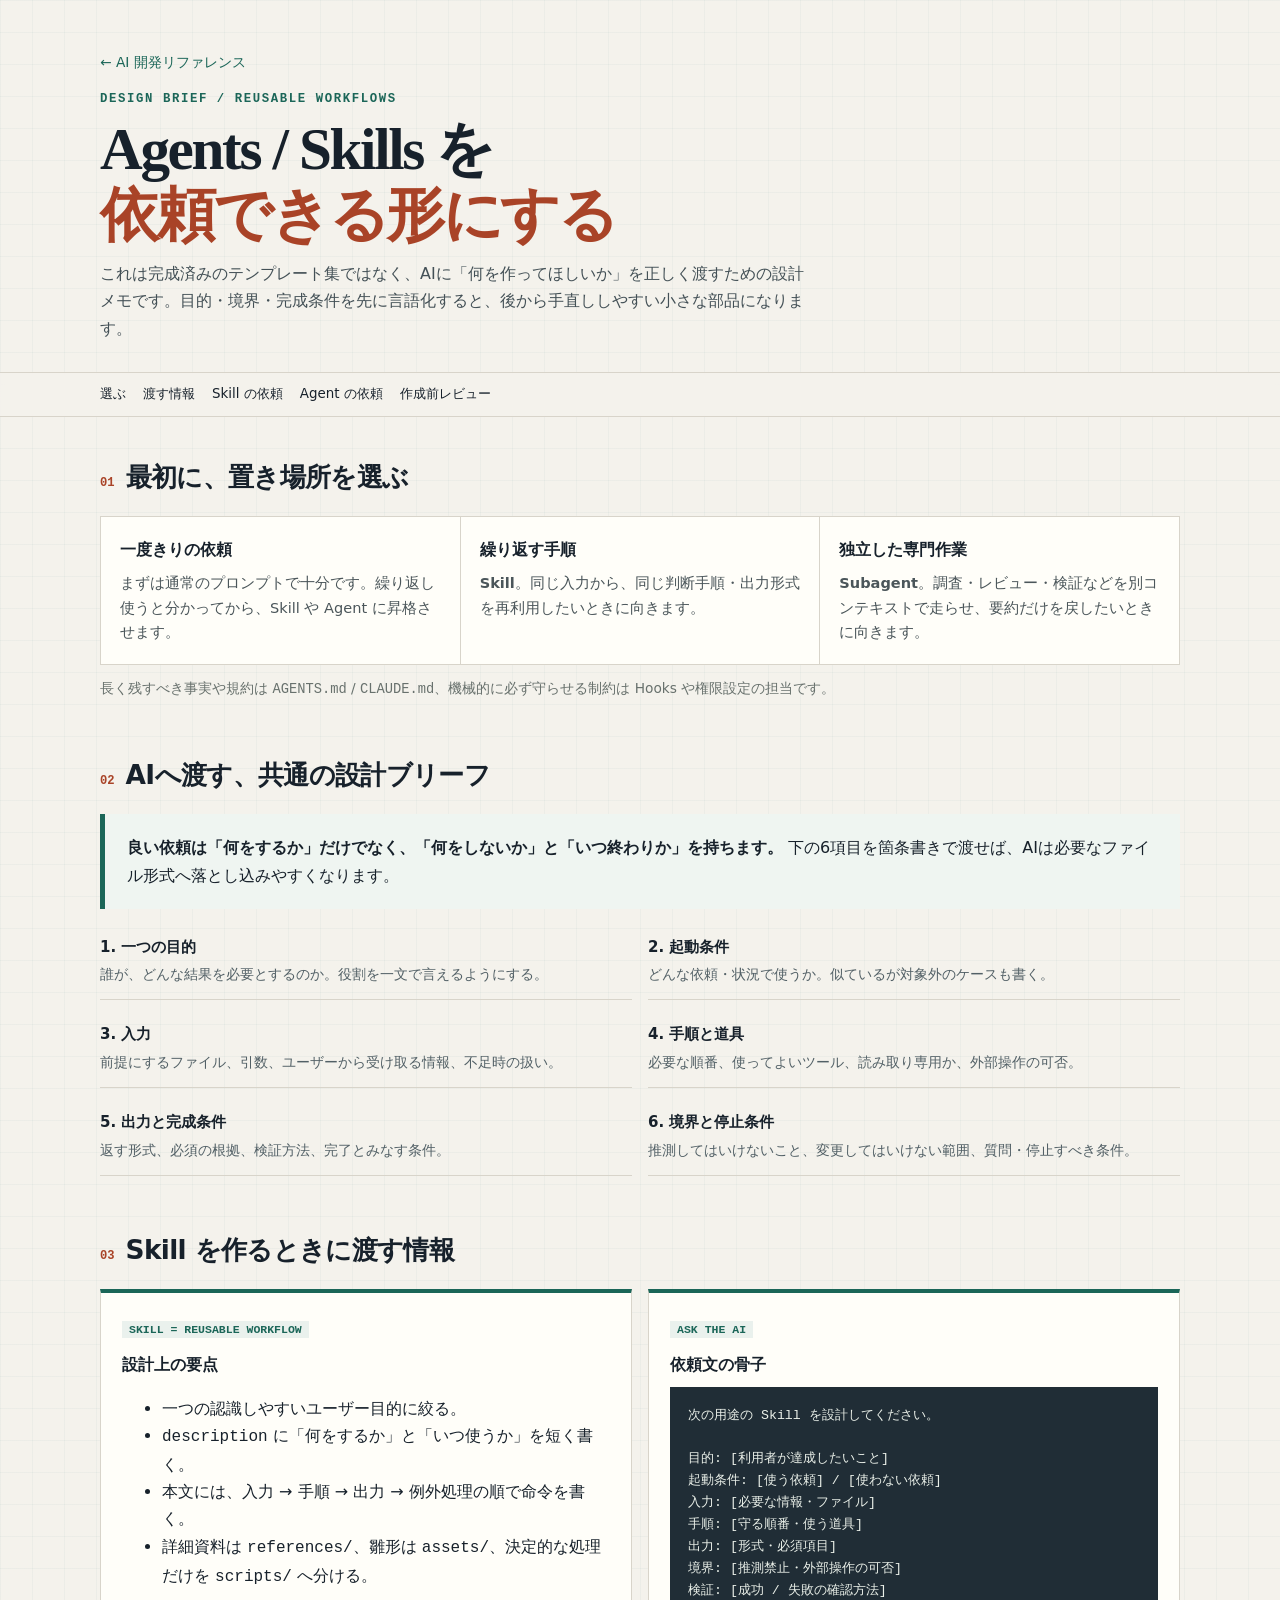
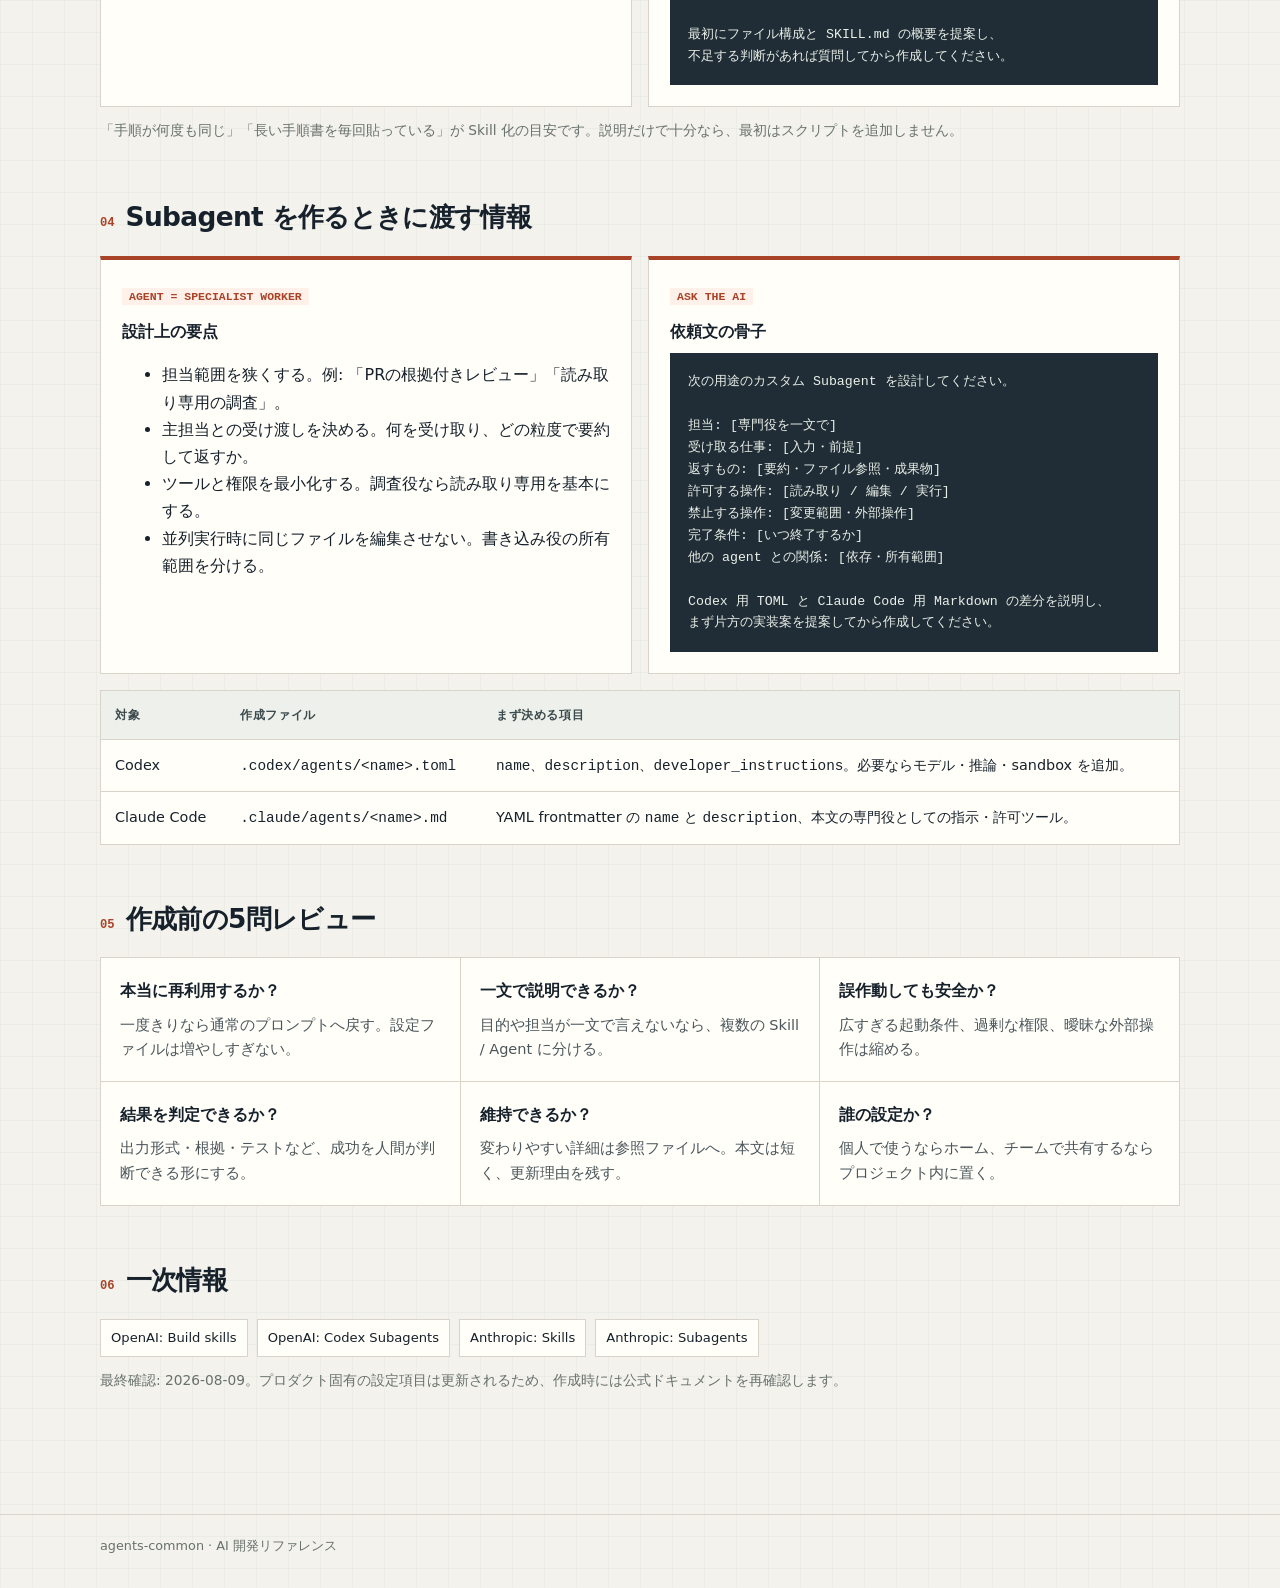
==== docs/agents-and-skills-design-guide.html @ 3e9df37b "Add GitHub Pages reference site" ====
<!doctype html>
<html lang="ja">
<head>
  <meta charset="utf-8">
  <meta name="viewport" content="width=device-width, initial-scale=1">
  <meta name="description" content="Codex と Claude Code の agents / skills をAIと設計するための要件整理ガイド">
  <title>Agents / Skills 設計ガイド | AI 開発リファレンス</title>
  <style>
    :root { --ink:#17212b; --paper:#f4f2ec; --card:#fffef9; --green:#1b6658; --rust:#a94327; --rule:#d8d4ca; --mute:#68716d; --code:#202d36; }
    * { box-sizing:border-box; }
    html { scroll-behavior:smooth; }
    body { margin:0; color:var(--ink); background:linear-gradient(90deg,rgba(27,102,88,.035) 1px,transparent 1px) 0 0/32px 32px,linear-gradient(rgba(27,102,88,.035) 1px,transparent 1px) 0 0/32px 32px,var(--paper); font-family:"Yu Gothic UI","Hiragino Sans",system-ui,sans-serif; line-height:1.7; }
    code, pre { font-family:"Cascadia Code","SFMono-Regular",Consolas,monospace; }
    .wrap { width:min(1080px,calc(100% - 32px)); margin:auto; }
    header { padding:48px 0 30px; border-bottom:1px solid var(--rule); }
    .back { display:inline-block; margin-bottom:19px; color:var(--green); font-size:.86rem; text-decoration:none; }
    .back:hover { text-decoration:underline; text-underline-offset:4px; }
    .eyebrow { margin:0 0 10px; color:var(--green); font:700 .77rem/1 "Cascadia Code",monospace; letter-spacing:.13em; }
    h1 { max-width:760px; margin:0 0 12px; font:700 clamp(2rem,5vw,3.7rem)/1.12 Georgia,"Yu Mincho",serif; letter-spacing:-.04em; }
    h1 em { color:var(--rust); font-style:normal; }
    .lede { max-width:710px; margin:0; color:#435056; }
    nav { position:sticky; top:0; z-index:3; border-bottom:1px solid var(--rule); background:rgba(244,242,236,.94); backdrop-filter:blur(10px); }
    nav .wrap { display:flex; gap:17px; overflow-x:auto; padding:10px 0; }
    nav a { flex:none; color:var(--ink); font-size:.84rem; text-decoration:none; }
    nav a:hover { color:var(--rust); text-decoration:underline; text-underline-offset:4px; }
    main { padding:38px 0 70px; }
    section { margin-bottom:52px; }
    .section-title { display:flex; align-items:baseline; gap:11px; margin-bottom:16px; }
    .section-title span { color:var(--rust); font:700 .76rem/1 "Cascadia Code",monospace; }
    h2 { margin:0; font-size:clamp(1.25rem,2.5vw,1.65rem); letter-spacing:-.025em; }
    h3 { margin:0 0 8px; font-size:1rem; }
    .lead-card { padding:20px 22px; border-left:5px solid var(--green); background:#eff5f1; }
    .lead-card p { margin:0; }
    .split { display:grid; grid-template-columns:repeat(2,minmax(0,1fr)); gap:16px; }
    .card { padding:21px; border:1px solid var(--rule); background:var(--card); }
    .card p:last-child, .card ul:last-child { margin-bottom:0; }
    .card.skill { border-top:4px solid var(--green); }
    .card.agent { border-top:4px solid var(--rust); }
    .tag { display:inline-block; margin-bottom:13px; padding:3px 7px; background:#eaf1ed; color:var(--green); font:700 .72rem/1 "Cascadia Code",monospace; }
    .agent .tag { background:#fff0e9; color:var(--rust); }
    .decision { display:grid; grid-template-columns:repeat(3,minmax(0,1fr)); gap:1px; border:1px solid var(--rule); background:var(--rule); }
    .decision article { padding:19px; background:var(--card); }
    .decision p { margin:0; color:#4b565a; font-size:.91rem; }
    .checklist { display:grid; grid-template-columns:repeat(2,minmax(0,1fr)); gap:10px 16px; margin:0; padding:0; list-style:none; }
    .checklist li { padding:12px 0; border-bottom:1px solid var(--rule); }
    .checklist strong { display:block; font-size:.94rem; }
    .checklist span { color:#526066; font-size:.88rem; }
    pre { overflow:auto; margin:0; padding:18px; background:var(--code); color:#eaf0e9; font-size:.83rem; line-height:1.65; white-space:pre-wrap; }
    .hint { margin-top:12px; color:var(--mute); font-size:.86rem; }
    .table-wrap { overflow-x:auto; border:1px solid var(--rule); background:var(--card); }
    table { width:100%; border-collapse:collapse; min-width:690px; font-size:.9rem; }
    th, td { padding:13px 14px; border-bottom:1px solid var(--rule); text-align:left; vertical-align:top; }
    th { color:#3c4a4d; background:#edf0eb; font-size:.78rem; letter-spacing:.05em; }
    tr:last-child td { border-bottom:0; }
    .sources { display:flex; flex-wrap:wrap; gap:9px; }
    .sources a { padding:7px 10px; border:1px solid var(--rule); background:var(--card); color:var(--ink); font-size:.82rem; text-decoration:none; }
    .sources a:hover { color:var(--green); border-color:var(--green); }
    footer { padding:20px 0 34px; border-top:1px solid var(--rule); color:var(--mute); font-size:.8rem; }
    @media (max-width:720px) { header { padding-top:38px; } .split,.checklist { grid-template-columns:1fr; } .decision { grid-template-columns:1fr; } }
    @media (prefers-reduced-motion:reduce) { html { scroll-behavior:auto; } }
  </style>
</head>
<body>
  <header><div class="wrap">
    <a class="back" href="index.html">← AI 開発リファレンス</a>
    <p class="eyebrow">DESIGN BRIEF / REUSABLE WORKFLOWS</p>
    <h1>Agents / Skills を<br><em>依頼できる形にする</em></h1>
    <p class="lede">これは完成済みのテンプレート集ではなく、AIに「何を作ってほしいか」を正しく渡すための設計メモです。目的・境界・完成条件を先に言語化すると、後から手直ししやすい小さな部品になります。</p>
  </div></header>
  <nav aria-label="ページ内ナビゲーション"><div class="wrap">
    <a href="#choose">選ぶ</a><a href="#brief">渡す情報</a><a href="#skill">Skill の依頼</a><a href="#agent">Agent の依頼</a><a href="#review">作成前レビュー</a>
  </div></nav>
  <main class="wrap">
    <section id="choose">
      <div class="section-title"><span>01</span><h2>最初に、置き場所を選ぶ</h2></div>
      <div class="decision">
        <article><h3>一度きりの依頼</h3><p>まずは通常のプロンプトで十分です。繰り返し使うと分かってから、Skill や Agent に昇格させます。</p></article>
        <article><h3>繰り返す手順</h3><p><strong>Skill</strong>。同じ入力から、同じ判断手順・出力形式を再利用したいときに向きます。</p></article>
        <article><h3>独立した専門作業</h3><p><strong>Subagent</strong>。調査・レビュー・検証などを別コンテキストで走らせ、要約だけを戻したいときに向きます。</p></article>
      </div>
      <p class="hint">長く残すべき事実や規約は <code>AGENTS.md</code> / <code>CLAUDE.md</code>、機械的に必ず守らせる制約は Hooks や権限設定の担当です。</p>
    </section>

    <section id="brief">
      <div class="section-title"><span>02</span><h2>AIへ渡す、共通の設計ブリーフ</h2></div>
      <div class="lead-card"><p><strong>良い依頼は「何をするか」だけでなく、「何をしないか」と「いつ終わりか」を持ちます。</strong> 下の6項目を箇条書きで渡せば、AIは必要なファイル形式へ落とし込みやすくなります。</p></div>
      <ul class="checklist" style="margin-top:14px;">
        <li><strong>1. 一つの目的</strong><span>誰が、どんな結果を必要とするのか。役割を一文で言えるようにする。</span></li>
        <li><strong>2. 起動条件</strong><span>どんな依頼・状況で使うか。似ているが対象外のケースも書く。</span></li>
        <li><strong>3. 入力</strong><span>前提にするファイル、引数、ユーザーから受け取る情報、不足時の扱い。</span></li>
        <li><strong>4. 手順と道具</strong><span>必要な順番、使ってよいツール、読み取り専用か、外部操作の可否。</span></li>
        <li><strong>5. 出力と完成条件</strong><span>返す形式、必須の根拠、検証方法、完了とみなす条件。</span></li>
        <li><strong>6. 境界と停止条件</strong><span>推測してはいけないこと、変更してはいけない範囲、質問・停止すべき条件。</span></li>
      </ul>
    </section>

    <section id="skill">
      <div class="section-title"><span>03</span><h2>Skill を作るときに渡す情報</h2></div>
      <div class="split">
        <article class="card skill">
          <span class="tag">SKILL = REUSABLE WORKFLOW</span>
          <h3>設計上の要点</h3>
          <ul>
            <li>一つの認識しやすいユーザー目的に絞る。</li>
            <li><code>description</code> に「何をするか」と「いつ使うか」を短く書く。</li>
            <li>本文には、入力 → 手順 → 出力 → 例外処理の順で命令を書く。</li>
            <li>詳細資料は <code>references/</code>、雛形は <code>assets/</code>、決定的な処理だけを <code>scripts/</code> へ分ける。</li>
          </ul>
        </article>
        <article class="card skill">
          <span class="tag">ASK THE AI</span>
          <h3>依頼文の骨子</h3>
          <pre>次の用途の Skill を設計してください。

目的: [利用者が達成したいこと]
起動条件: [使う依頼] / [使わない依頼]
入力: [必要な情報・ファイル]
手順: [守る順番・使う道具]
出力: [形式・必須項目]
境界: [推測禁止・外部操作の可否]
検証: [成功 / 失敗の確認方法]

最初にファイル構成と SKILL.md の概要を提案し、
不足する判断があれば質問してから作成してください。</pre>
        </article>
      </div>
      <p class="hint">「手順が何度も同じ」「長い手順書を毎回貼っている」が Skill 化の目安です。説明だけで十分なら、最初はスクリプトを追加しません。</p>
    </section>

    <section id="agent">
      <div class="section-title"><span>04</span><h2>Subagent を作るときに渡す情報</h2></div>
      <div class="split">
        <article class="card agent">
          <span class="tag">AGENT = SPECIALIST WORKER</span>
          <h3>設計上の要点</h3>
          <ul>
            <li>担当範囲を狭くする。例: 「PRの根拠付きレビュー」「読み取り専用の調査」。</li>
            <li>主担当との受け渡しを決める。何を受け取り、どの粒度で要約して返すか。</li>
            <li>ツールと権限を最小化する。調査役なら読み取り専用を基本にする。</li>
            <li>並列実行時に同じファイルを編集させない。書き込み役の所有範囲を分ける。</li>
          </ul>
        </article>
        <article class="card agent">
          <span class="tag">ASK THE AI</span>
          <h3>依頼文の骨子</h3>
          <pre>次の用途のカスタム Subagent を設計してください。

担当: [専門役を一文で]
受け取る仕事: [入力・前提]
返すもの: [要約・ファイル参照・成果物]
許可する操作: [読み取り / 編集 / 実行]
禁止する操作: [変更範囲・外部操作]
完了条件: [いつ終了するか]
他の agent との関係: [依存・所有範囲]

Codex 用 TOML と Claude Code 用 Markdown の差分を説明し、
まず片方の実装案を提案してから作成してください。</pre>
        </article>
      </div>
      <div class="table-wrap" style="margin-top:16px;"><table>
        <thead><tr><th>対象</th><th>作成ファイル</th><th>まず決める項目</th></tr></thead>
        <tbody>
          <tr><td>Codex</td><td><code>.codex/agents/&lt;name&gt;.toml</code></td><td><code>name</code>、<code>description</code>、<code>developer_instructions</code>。必要ならモデル・推論・sandbox を追加。</td></tr>
          <tr><td>Claude Code</td><td><code>.claude/agents/&lt;name&gt;.md</code></td><td>YAML frontmatter の <code>name</code> と <code>description</code>、本文の専門役としての指示・許可ツール。</td></tr>
        </tbody>
      </table></div>
    </section>

    <section id="review">
      <div class="section-title"><span>05</span><h2>作成前の5問レビュー</h2></div>
      <div class="decision">
        <article><h3>本当に再利用するか？</h3><p>一度きりなら通常のプロンプトへ戻す。設定ファイルは増やしすぎない。</p></article>
        <article><h3>一文で説明できるか？</h3><p>目的や担当が一文で言えないなら、複数の Skill / Agent に分ける。</p></article>
        <article><h3>誤作動しても安全か？</h3><p>広すぎる起動条件、過剰な権限、曖昧な外部操作は縮める。</p></article>
        <article><h3>結果を判定できるか？</h3><p>出力形式・根拠・テストなど、成功を人間が判断できる形にする。</p></article>
        <article><h3>維持できるか？</h3><p>変わりやすい詳細は参照ファイルへ。本文は短く、更新理由を残す。</p></article>
        <article><h3>誰の設定か？</h3><p>個人で使うならホーム、チームで共有するならプロジェクト内に置く。</p></article>
      </div>
    </section>

    <section>
      <div class="section-title"><span>06</span><h2>一次情報</h2></div>
      <div class="sources">
        <a href="https://learn.chatgpt.com/docs/build-skills">OpenAI: Build skills</a>
        <a href="https://learn.chatgpt.com/docs/agent-configuration/subagents">OpenAI: Codex Subagents</a>
        <a href="https://code.claude.com/docs/en/skills">Anthropic: Skills</a>
        <a href="https://code.claude.com/docs/en/sub-agents">Anthropic: Subagents</a>
      </div>
      <p class="hint">最終確認: 2026-08-09。プロダクト固有の設定項目は更新されるため、作成時には公式ドキュメントを再確認します。</p>
    </section>
  </main>
  <footer><div class="wrap">agents-common · AI 開発リファレンス</div></footer>
</body>
</html>
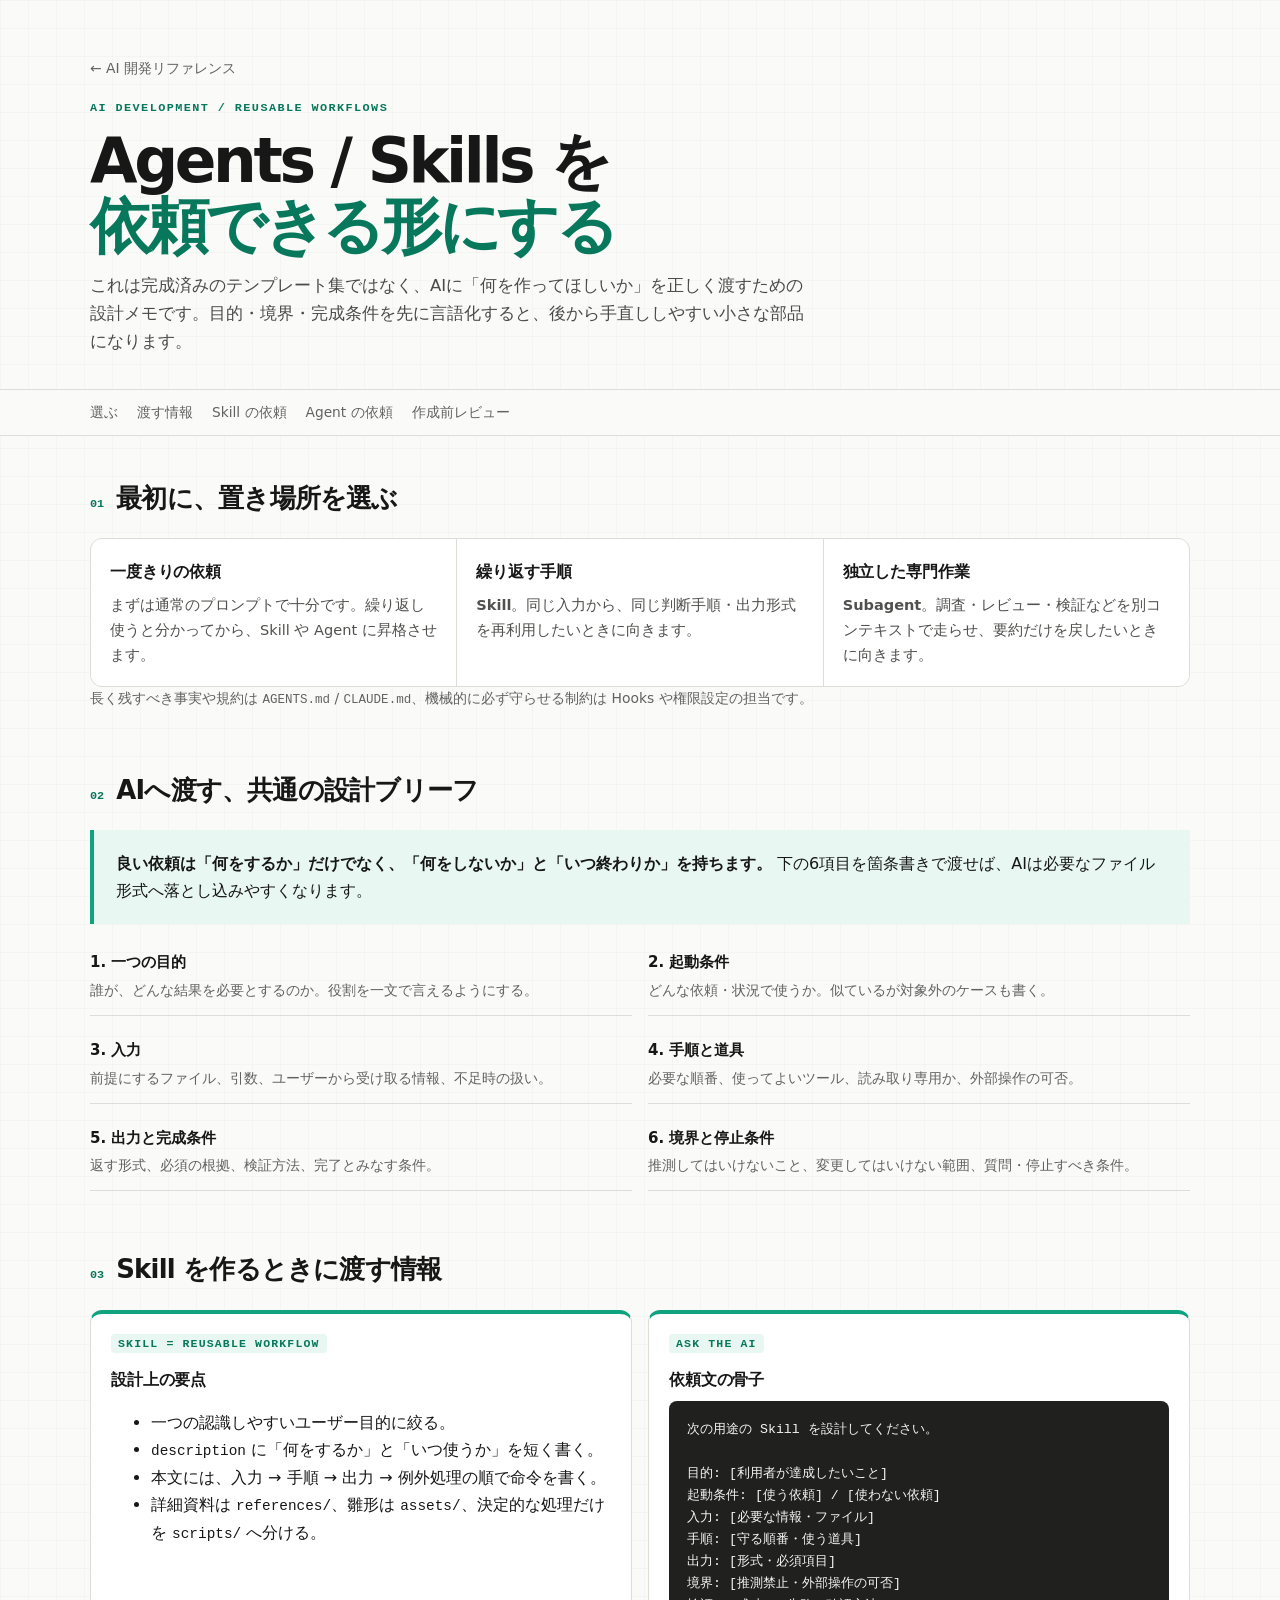
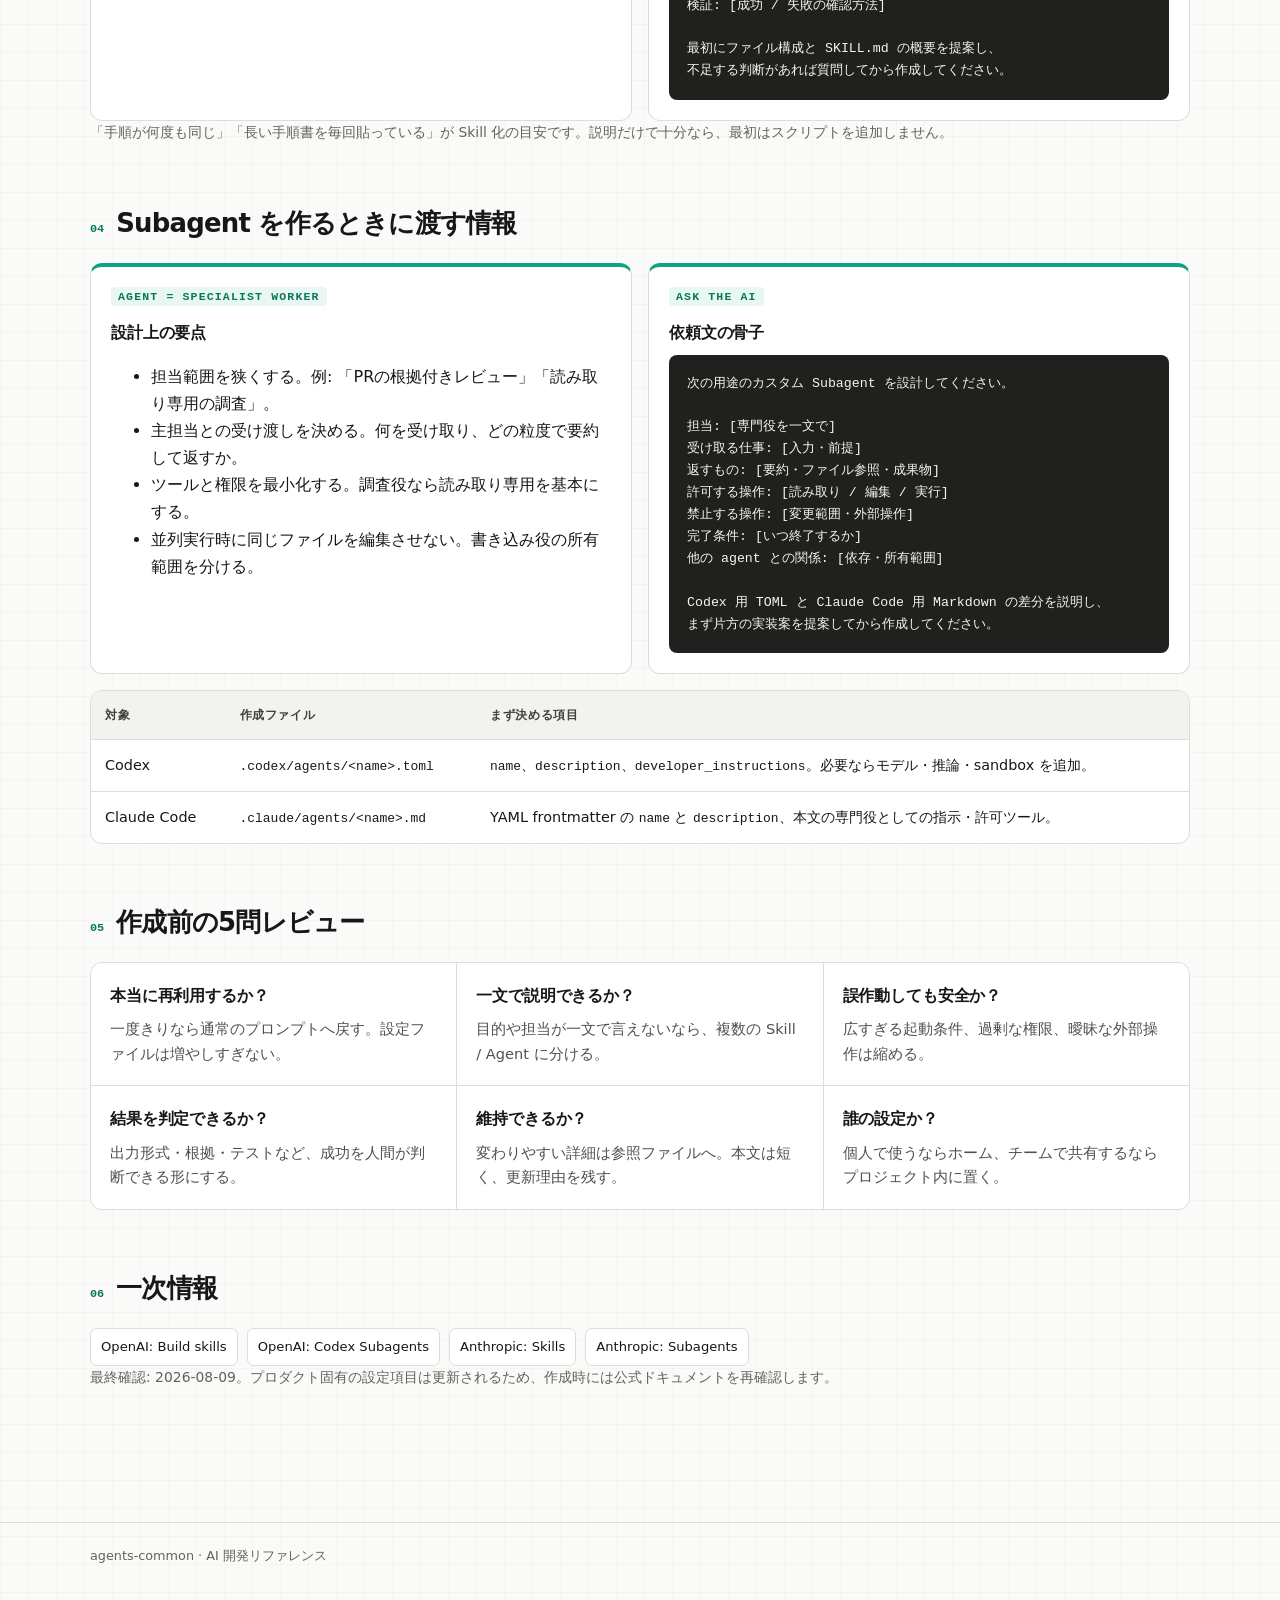
==== commit ac53305e: "Add Codex CLI guide and shared styles" ====
--- a/docs/agents-and-skills-design-guide.html
+++ b/docs/agents-and-skills-design-guide.html
@@ -5,65 +5,12 @@
   <meta name="viewport" content="width=device-width, initial-scale=1">
   <meta name="description" content="Codex と Claude Code の agents / skills をAIと設計するための要件整理ガイド">
   <title>Agents / Skills 設計ガイド | AI 開発リファレンス</title>
-  <style>
-    :root { --ink:#17212b; --paper:#f4f2ec; --card:#fffef9; --green:#1b6658; --rust:#a94327; --rule:#d8d4ca; --mute:#68716d; --code:#202d36; }
-    * { box-sizing:border-box; }
-    html { scroll-behavior:smooth; }
-    body { margin:0; color:var(--ink); background:linear-gradient(90deg,rgba(27,102,88,.035) 1px,transparent 1px) 0 0/32px 32px,linear-gradient(rgba(27,102,88,.035) 1px,transparent 1px) 0 0/32px 32px,var(--paper); font-family:"Yu Gothic UI","Hiragino Sans",system-ui,sans-serif; line-height:1.7; }
-    code, pre { font-family:"Cascadia Code","SFMono-Regular",Consolas,monospace; }
-    .wrap { width:min(1080px,calc(100% - 32px)); margin:auto; }
-    header { padding:48px 0 30px; border-bottom:1px solid var(--rule); }
-    .back { display:inline-block; margin-bottom:19px; color:var(--green); font-size:.86rem; text-decoration:none; }
-    .back:hover { text-decoration:underline; text-underline-offset:4px; }
-    .eyebrow { margin:0 0 10px; color:var(--green); font:700 .77rem/1 "Cascadia Code",monospace; letter-spacing:.13em; }
-    h1 { max-width:760px; margin:0 0 12px; font:700 clamp(2rem,5vw,3.7rem)/1.12 Georgia,"Yu Mincho",serif; letter-spacing:-.04em; }
-    h1 em { color:var(--rust); font-style:normal; }
-    .lede { max-width:710px; margin:0; color:#435056; }
-    nav { position:sticky; top:0; z-index:3; border-bottom:1px solid var(--rule); background:rgba(244,242,236,.94); backdrop-filter:blur(10px); }
-    nav .wrap { display:flex; gap:17px; overflow-x:auto; padding:10px 0; }
-    nav a { flex:none; color:var(--ink); font-size:.84rem; text-decoration:none; }
-    nav a:hover { color:var(--rust); text-decoration:underline; text-underline-offset:4px; }
-    main { padding:38px 0 70px; }
-    section { margin-bottom:52px; }
-    .section-title { display:flex; align-items:baseline; gap:11px; margin-bottom:16px; }
-    .section-title span { color:var(--rust); font:700 .76rem/1 "Cascadia Code",monospace; }
-    h2 { margin:0; font-size:clamp(1.25rem,2.5vw,1.65rem); letter-spacing:-.025em; }
-    h3 { margin:0 0 8px; font-size:1rem; }
-    .lead-card { padding:20px 22px; border-left:5px solid var(--green); background:#eff5f1; }
-    .lead-card p { margin:0; }
-    .split { display:grid; grid-template-columns:repeat(2,minmax(0,1fr)); gap:16px; }
-    .card { padding:21px; border:1px solid var(--rule); background:var(--card); }
-    .card p:last-child, .card ul:last-child { margin-bottom:0; }
-    .card.skill { border-top:4px solid var(--green); }
-    .card.agent { border-top:4px solid var(--rust); }
-    .tag { display:inline-block; margin-bottom:13px; padding:3px 7px; background:#eaf1ed; color:var(--green); font:700 .72rem/1 "Cascadia Code",monospace; }
-    .agent .tag { background:#fff0e9; color:var(--rust); }
-    .decision { display:grid; grid-template-columns:repeat(3,minmax(0,1fr)); gap:1px; border:1px solid var(--rule); background:var(--rule); }
-    .decision article { padding:19px; background:var(--card); }
-    .decision p { margin:0; color:#4b565a; font-size:.91rem; }
-    .checklist { display:grid; grid-template-columns:repeat(2,minmax(0,1fr)); gap:10px 16px; margin:0; padding:0; list-style:none; }
-    .checklist li { padding:12px 0; border-bottom:1px solid var(--rule); }
-    .checklist strong { display:block; font-size:.94rem; }
-    .checklist span { color:#526066; font-size:.88rem; }
-    pre { overflow:auto; margin:0; padding:18px; background:var(--code); color:#eaf0e9; font-size:.83rem; line-height:1.65; white-space:pre-wrap; }
-    .hint { margin-top:12px; color:var(--mute); font-size:.86rem; }
-    .table-wrap { overflow-x:auto; border:1px solid var(--rule); background:var(--card); }
-    table { width:100%; border-collapse:collapse; min-width:690px; font-size:.9rem; }
-    th, td { padding:13px 14px; border-bottom:1px solid var(--rule); text-align:left; vertical-align:top; }
-    th { color:#3c4a4d; background:#edf0eb; font-size:.78rem; letter-spacing:.05em; }
-    tr:last-child td { border-bottom:0; }
-    .sources { display:flex; flex-wrap:wrap; gap:9px; }
-    .sources a { padding:7px 10px; border:1px solid var(--rule); background:var(--card); color:var(--ink); font-size:.82rem; text-decoration:none; }
-    .sources a:hover { color:var(--green); border-color:var(--green); }
-    footer { padding:20px 0 34px; border-top:1px solid var(--rule); color:var(--mute); font-size:.8rem; }
-    @media (max-width:720px) { header { padding-top:38px; } .split,.checklist { grid-template-columns:1fr; } .decision { grid-template-columns:1fr; } }
-    @media (prefers-reduced-motion:reduce) { html { scroll-behavior:auto; } }
-  </style>
+  <link rel="stylesheet" href="css/default.css">
 </head>
 <body>
   <header><div class="wrap">
     <a class="back" href="index.html">← AI 開発リファレンス</a>
-    <p class="eyebrow">DESIGN BRIEF / REUSABLE WORKFLOWS</p>
+    <p class="eyebrow">AI DEVELOPMENT / REUSABLE WORKFLOWS</p>
     <h1>Agents / Skills を<br><em>依頼できる形にする</em></h1>
     <p class="lede">これは完成済みのテンプレート集ではなく、AIに「何を作ってほしいか」を正しく渡すための設計メモです。目的・境界・完成条件を先に言語化すると、後から手直ししやすい小さな部品になります。</p>
   </div></header>
--- a/docs/css/default.css
+++ b/docs/css/default.css
@@ -0,0 +1,147 @@
+:root {
+  --ink: #171717;
+  --muted: #62635f;
+  --page: #fafaf8;
+  --surface: #ffffff;
+  --surface-subtle: #f2f2ee;
+  --line: #deded8;
+  --accent: #10a37f;
+  --accent-dark: #08785d;
+  --accent-tint: #e8f7f1;
+  --code: #20211f;
+  --shadow: 0 12px 30px rgba(0, 0, 0, .055);
+}
+
+* { box-sizing: border-box; }
+html { scroll-behavior: smooth; }
+body {
+  margin: 0;
+  color: var(--ink);
+  background: linear-gradient(90deg, rgba(23, 23, 23, .025) 1px, transparent 1px) 0 0 / 28px 28px,
+    linear-gradient(rgba(23, 23, 23, .025) 1px, transparent 1px) 0 0 / 28px 28px,
+    var(--page);
+  font-family: Inter, "Segoe UI", "Yu Gothic UI", "Hiragino Sans", system-ui, sans-serif;
+  line-height: 1.7;
+}
+
+a { color: var(--accent-dark); }
+a:focus-visible { outline: 3px solid rgba(16, 163, 127, .45); outline-offset: 3px; }
+code, pre, kbd, .path { font-family: "Cascadia Code", "SFMono-Regular", Consolas, monospace; }
+code { font-size: .9em; }
+h1, h2, h3, p { margin-top: 0; }
+.wrap { width: min(1100px, calc(100% - 32px)); margin: 0 auto; }
+
+header, .masthead { padding: 54px 0 32px; border-bottom: 1px solid var(--line); }
+.back { display: inline-block; margin-bottom: 22px; color: var(--muted); font-size: .87rem; text-decoration: none; }
+.back:hover { color: var(--accent-dark); text-decoration: underline; text-underline-offset: 4px; }
+.eyebrow, .caption {
+  margin: 0 0 13px;
+  color: var(--accent-dark);
+  font: 700 .74rem/1 "Cascadia Code", monospace;
+  letter-spacing: .12em;
+  text-transform: uppercase;
+}
+h1 {
+  max-width: 790px;
+  margin-bottom: 14px;
+  font-size: clamp(2rem, 4.8vw, 4.1rem);
+  font-weight: 700;
+  letter-spacing: -.055em;
+  line-height: 1.06;
+}
+h1 em { color: var(--accent-dark); font-style: normal; }
+.lede { max-width: 720px; margin-bottom: 0; color: #4b4c49; font-size: 1.04rem; }
+.stamp { display: inline-block; margin-top: 16px; color: var(--muted); font-size: .8rem; }
+
+nav {
+  position: sticky;
+  top: 0;
+  z-index: 5;
+  border-bottom: 1px solid var(--line);
+  background: rgba(250, 250, 248, .9);
+  backdrop-filter: blur(14px);
+}
+nav .wrap { display: flex; gap: 19px; overflow-x: auto; padding: 11px 0; }
+nav a { flex: none; color: var(--muted); font-size: .86rem; text-decoration: none; }
+nav a:hover { color: var(--ink); }
+main { padding: 40px 0 76px; }
+section { margin-bottom: 56px; }
+.section-title { display: flex; align-items: baseline; gap: 12px; margin-bottom: 18px; }
+.section-title span { color: var(--accent-dark); font: 700 .74rem/1 "Cascadia Code", monospace; }
+h2 { margin: 0; font-size: clamp(1.25rem, 2.5vw, 1.62rem); letter-spacing: -.03em; }
+h3 { margin-bottom: 8px; font-size: 1rem; letter-spacing: -.01em; }
+
+.cards, .comparison, .split { display: grid; grid-template-columns: repeat(2, minmax(0, 1fr)); gap: 16px; }
+.cards { grid-template-columns: repeat(3, minmax(0, 1fr)); }
+a.card, .card, .tool-card, .tile {
+  display: block;
+  border: 1px solid var(--line);
+  border-radius: 12px;
+  background: var(--surface);
+  color: inherit;
+}
+a.card { min-height: 226px; padding: 24px; text-decoration: none; transition: transform .18s ease, box-shadow .18s ease, border-color .18s ease; }
+a.card:hover { transform: translateY(-3px); border-color: #b6b6ae; box-shadow: var(--shadow); }
+.kind, .tag { display: block; margin-bottom: 30px; color: var(--accent-dark); font: 700 .72rem/1 "Cascadia Code", monospace; letter-spacing: .1em; }
+a.card h2 { margin-bottom: 9px; font-size: 1.25rem; }
+.card p, .tile p { color: #50514e; font-size: .93rem; }
+.arrow { display: block; margin-top: 23px; color: var(--accent-dark); font-size: .9rem; font-weight: 700; }
+.note, .hint { color: var(--muted); font-size: .87rem; }
+.note { margin-top: 14px; }
+.note:not(.tool-card .note) { padding: 16px 18px; border-left: 3px solid var(--accent); background: var(--accent-tint); }
+
+.answer, .lead-card { padding: 20px 22px; border-left: 4px solid var(--accent); background: var(--accent-tint); }
+.answer { display: grid; grid-template-columns: auto 1fr; gap: 14px; align-items: start; }
+.answer strong { font-size: 1.4rem; line-height: 1; }
+.answer p, .lead-card p { margin: 0; }
+.tool-card { overflow: hidden; box-shadow: var(--shadow); }
+.tool-card header { display: flex; justify-content: space-between; align-items: center; padding: 15px 18px; border: 0; background: #1f201e; color: white; }
+.tool-card.claude header { background: #62635f; }
+.tool-card h3 { margin: 0; font-size: 1.12rem; }
+.tool-card header small { font-family: "Cascadia Code", monospace; font-size: .75rem; opacity: .8; }
+.tool-card .body, .card, .tile { padding: 20px; }
+.tool-card p:last-child, .tool-card ul:last-child, .card p:last-child, .card ul:last-child { margin-bottom: 0; }
+.fact { padding: 13px 0; border-bottom: 1px solid var(--line); }
+.fact:first-child { padding-top: 0; }
+.fact:last-child { padding-bottom: 0; border-bottom: 0; }
+.label { display: block; margin-bottom: 3px; color: var(--muted); font-size: .74rem; font-weight: 700; letter-spacing: .06em; }
+.path { display: block; overflow-wrap: anywhere; color: var(--code); font-weight: 700; }
+
+.grid { display: grid; grid-template-columns: repeat(3, minmax(0, 1fr)); gap: 16px; }
+.command-list { display: grid; gap: 9px; }
+.command { display: grid; grid-template-columns: 126px 1fr; gap: 14px; align-items: center; padding: 12px 14px; border: 1px solid var(--line); border-radius: 8px; background: var(--surface-subtle); }
+.command code { width: fit-content; padding: 3px 6px; border-radius: 4px; background: var(--code); color: white; font-weight: 700; }
+.command p { margin: 0; font-size: .9rem; }
+.personal { padding: 20px; border: 1px dashed #b5b6ae; border-radius: 12px; background: rgba(255, 255, 255, .65); }
+.personal h3 { margin-bottom: 8px; }
+.personal ul { margin: 0; padding-left: 1.15rem; }
+
+.decision { display: grid; grid-template-columns: repeat(3, minmax(0, 1fr)); gap: 1px; overflow: hidden; border: 1px solid var(--line); border-radius: 12px; background: var(--line); }
+.decision article { padding: 19px; background: var(--surface); }
+.decision p { margin: 0; color: #50514e; font-size: .91rem; }
+.checklist { display: grid; grid-template-columns: repeat(2, minmax(0, 1fr)); gap: 10px 16px; margin: 0; padding: 0; list-style: none; }
+.checklist li { padding: 12px 0; border-bottom: 1px solid var(--line); }
+.checklist strong { display: block; font-size: .94rem; }
+.checklist span { color: var(--muted); font-size: .88rem; }
+.card.skill, .card.agent { border-top: 4px solid var(--accent); }
+.tag { width: fit-content; margin-bottom: 13px; padding: 4px 7px; border-radius: 4px; background: var(--accent-tint); }
+pre { overflow: auto; margin: 0; padding: 18px; border-radius: 8px; background: var(--code); color: #f5f5f2; font-size: .83rem; line-height: 1.65; white-space: pre-wrap; }
+.table-wrap { overflow-x: auto; border: 1px solid var(--line); border-radius: 12px; background: var(--surface); }
+table { width: 100%; min-width: 690px; border-collapse: collapse; font-size: .9rem; }
+th, td { padding: 13px 14px; border-bottom: 1px solid var(--line); text-align: left; vertical-align: top; }
+th { background: var(--surface-subtle); color: #41423f; font-size: .78rem; letter-spacing: .05em; }
+tr:last-child td { border-bottom: 0; }
+.sources { display: flex; flex-wrap: wrap; gap: 9px; }
+.sources a { padding: 7px 10px; border: 1px solid var(--line); border-radius: 7px; background: var(--surface); color: var(--ink); font-size: .82rem; text-decoration: none; }
+.sources a:hover { border-color: var(--accent); color: var(--accent-dark); }
+footer { padding: 22px 0 38px; border-top: 1px solid var(--line); color: var(--muted); font-size: .8rem; }
+
+@media (max-width: 760px) {
+  header, .masthead { padding-top: 40px; }
+  .cards, .comparison, .split, .grid, .checklist, .decision { grid-template-columns: 1fr; }
+  .command { grid-template-columns: 102px 1fr; gap: 10px; }
+}
+@media (prefers-reduced-motion: reduce) {
+  html { scroll-behavior: auto; }
+  a.card { transition: none; }
+}
